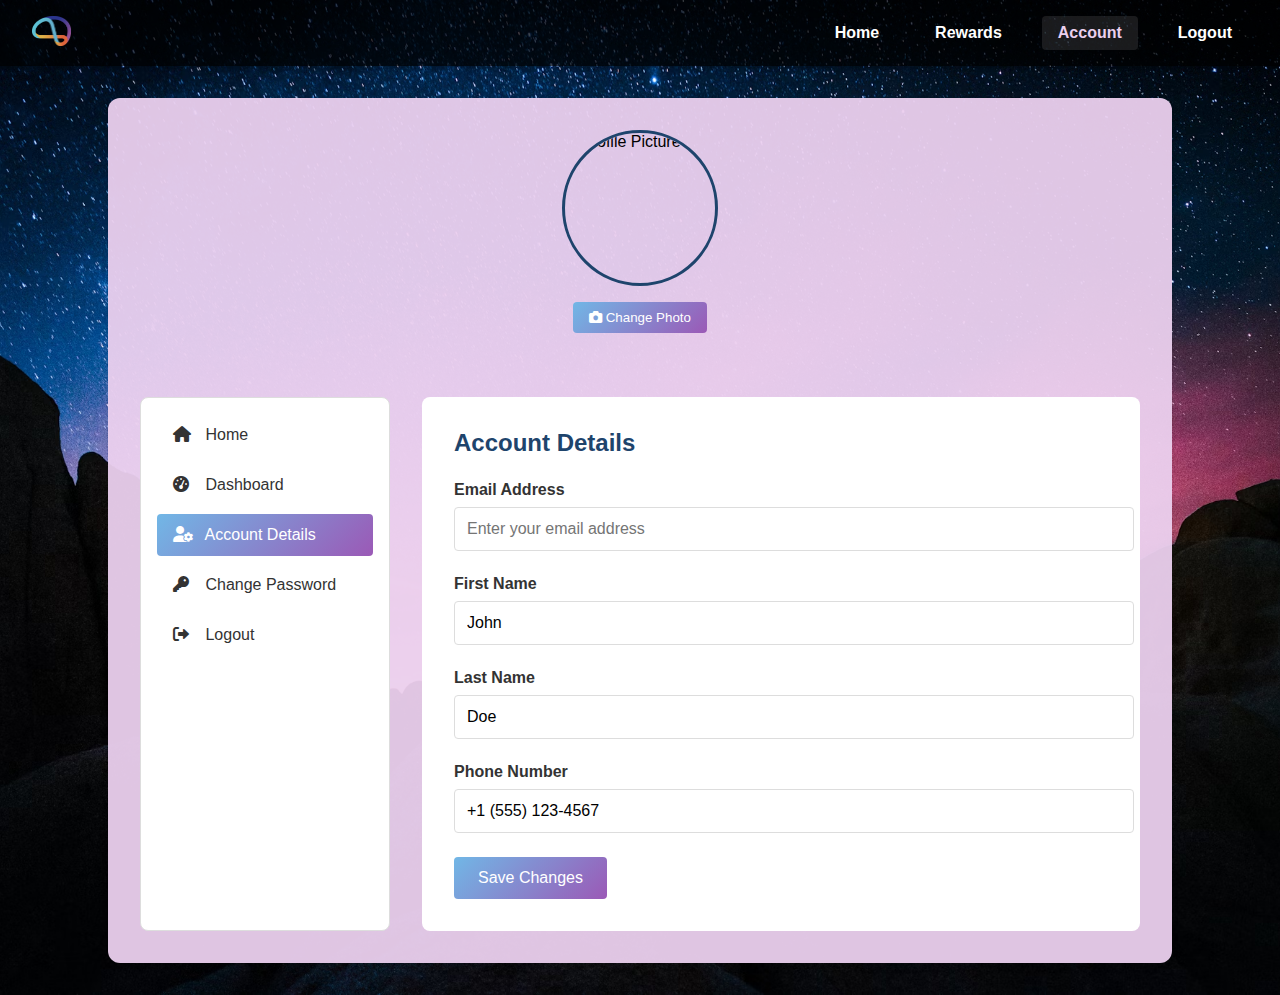
==== account-settings.html @ fdc46388 "New branch and files" ====
<!DOCTYPE html>
<html lang="en">
<head>
    <meta charset="UTF-8">
    <meta name="viewport" content="width=device-width, initial-scale=1.0">
    <title>Account Settings</title>
    <link rel="stylesheet" href="styles/account-settings.css">
    <link rel="stylesheet" href="https://cdnjs.cloudflare.com/ajax/libs/font-awesome/6.0.0/css/all.min.css">
</head>
<body>
    <nav class="navbar">
        <div class="logo-container">
            <img src="img/logo.png" alt="Logo" class="logo">
        </div>
        <div class="nav-links">
            <a href="index.html">Home</a>
            <a href="rewards.html">Rewards</a>
            <a href="account-settings.html" class="active">Account</a>
            <a href="login.html">Logout</a>
        </div>
    </nav>

    <div class="settings-container">
        <div class="profile-section">
            <div class="profile-image">
                <img src="img/default-avatar.png" alt="Profile Picture" id="profilePic">
                <button class="change-photo-btn">
                    <i class="fas fa-camera"></i> Change Photo
                </button>
            </div>
        </div>

        <div class="navigation-menu">
            <a href="index.html"><i class="fas fa-home"></i> Home</a>
            <a href="rewards.html"><i class="fas fa-tachometer-alt"></i> Dashboard</a>
            <a href="#" class="nav-link active" data-form="account-form"><i class="fas fa-user-cog"></i> Account Details</a>
            <a href="#" class="nav-link" data-form="password-form"><i class="fas fa-key"></i> Change Password</a>
            <a href="login.html"><i class="fas fa-sign-out-alt"></i> Logout</a>
        </div>

        <div class="settings-content">
            <!-- Account Details Form -->
            <div class="form-section active" id="account-form">
                <h2>Account Details</h2>
                <form class="settings-form">
                    <div class="form-group">
                        <label for="email">Email Address</label>
                        <input type="email" id="email" name="email" placeholder="Enter your email address">
                    </div>
                    <div class="form-group">
                        <label for="firstName">First Name</label>
                        <input type="text" id="firstName" name="firstName" value="John">
                    </div>
                    <div class="form-group">
                        <label for="lastName">Last Name</label>
                        <input type="text" id="lastName" name="lastName" value="Doe">
                    </div>
                    <div class="form-group">
                        <label for="phone">Phone Number</label>
                        <input type="tel" id="phone" name="phone" value="+1 (555) 123-4567">
                    </div>
                    <button type="submit" class="save-btn">Save Changes</button>
                </form>
            </div>

            <!-- Password Change Form -->
            <div class="form-section" id="password-form">
                <h2>Change Password</h2>
                <form class="settings-form">
                    <div class="form-group">
                        <label for="newPassword">New Password</label>
                        <input type="password" id="newPassword" name="newPassword" required>
                    </div>
                    <div class="form-group">
                        <label for="repeatPassword">Repeat Password</label>
                        <input type="password" id="repeatPassword" name="repeatPassword" required>
                    </div>
                    <button type="submit" class="save-btn">Update Password</button>
                </form>
            </div>
        </div>
    </div>
    <script>
        document.querySelectorAll('.nav-link').forEach(link => {
            link.addEventListener('click', (e) => {
                e.preventDefault();
                
                // Remove active class from all links and forms
                document.querySelectorAll('.nav-link').forEach(el => el.classList.remove('active'));
                document.querySelectorAll('.form-section').forEach(el => el.classList.remove('active'));
                
                // Add active class to clicked link
                link.classList.add('active');
                
                // Show corresponding form
                const formId = link.getAttribute('data-form');
                document.getElementById(formId).classList.add('active');
            });
        });
    </script> 
</body>
</html>
---- styles/account-settings.css ----
body {
    margin: 0;
    min-height: 100vh;
    font-family: Arial, sans-serif;
    background-image: url(../img/wp.avif);
    background-position: center;
    background-size: cover;
}

/* Navbar styles matching index.html */
.navbar {
    background-color: rgba(0, 0, 0, 0.7);
    padding: 1rem 2rem;
    display: flex;
    justify-content: space-between;
    align-items: center;
    box-shadow: 0 2px 4px rgba(0, 0, 0, 0.2);
}

.logo {
    height: 30px;
    width: auto;
}

.nav-links {
    display: flex;
    gap: 1.5rem;
    align-items: center;
}

.nav-links a {
    color: white;
    text-decoration: none;
    font-weight: bold;
    padding: 0.5rem 1rem;
    border-radius: 4px;
    transition: all 0.3s;
}

.nav-links a:hover, .nav-links a.active {
    background-color: rgba(255, 255, 255, 0.1);
    color: #ebd0ee;
}

/* Settings Container */
.settings-container {
    max-width: 1000px;
    margin: 2rem auto;
    padding: 2rem;
    background-color: rgba(235, 208, 238, 0.95);
    border-radius: 12px;
    box-shadow: 0 4px 6px rgba(0, 0, 0, 0.1);
    display: grid;
    grid-template-columns: 250px 1fr;
    gap: 2rem;
}

/* Profile Section */
.profile-section {
    grid-column: 1 / -1;
    display: flex;
    justify-content: center;
    margin-bottom: 2rem;
}

.profile-image {
    display: flex;
    flex-direction: column;
    align-items: center;
    gap: 1rem;
}

.profile-image img {
    width: 150px;
    height: 150px;
    border-radius: 50%;
    object-fit: cover;
    border: 3px solid #1e446c;
}

.change-photo-btn {
    background-color: #1e446c;
    color: white;
    border: none;
    padding: 0.5rem 1rem;
    border-radius: 4px;
    cursor: pointer;
    transition: background-color 0.3s;
    background: linear-gradient(135deg, #71b7e6, #9b59b6);
}

.change-photo-btn:hover {
    background-color: #0056b3;
}

/* Navigation Menu */
.navigation-menu {
    display: flex;
    flex-direction: column;
    gap: 0.5rem;
    border: 1px solid #ddd;
    padding: 1rem;
    border-radius: 8px;
    background-color: white;
    position: relative;
}

.navigation-menu a {
    text-decoration: none;
    color: #333;
    padding: 0.75rem 1rem;
    border-radius: 4px;
    transition: all 0.3s;
}

.navigation-menu a:hover, .navigation-menu a.active {
    background-color: #1e446c;
    color: white;
}

.navigation-menu i {
    margin-right: 0.5rem;
    width: 20px;
}

/* Settings Content */
.settings-content {
    background-color: white;
    padding: 2rem;
    border-radius: 8px;
}

.settings-content h2 {
    color: #1e446c;
    margin-top: 0;
    margin-bottom: 1.5rem;
}

.form-group {
    margin-bottom: 1.5rem;
}

.form-group label {
    display: block;
    margin-bottom: 0.5rem;
    color: #333;
    font-weight: bold;
}

.form-group input {
    width: 100%;
    padding: 0.75rem;
    border: 1px solid #ddd;
    border-radius: 4px;
    font-size: 1rem;
}

.save-btn {
    background-color: #1e446c;
    color: white;
    border: none;
    padding: 0.75rem 1.5rem;
    border-radius: 4px;
    cursor: pointer;
    font-size: 1rem;
    transition: background-color 0.3s;
    background: linear-gradient(135deg, #71b7e6, #9b59b6);
}

.save-btn:hover {
    background-color: #0056b3;
}

/* Password Form Popup */
.password-form {
    display: none;
    position: absolute;
    left: 105%;
    top: 0;
    background-color: white;
    padding: 1.5rem;
    border-radius: 8px;
    box-shadow: 0 2px 10px rgba(0, 0, 0, 0.1);
    width: 300px;
    z-index: 100;
}

.password-link:hover + .password-form,
.password-form:hover {
    display: block;
}

.password-form h3 {
    color: #1e446c;
    margin-top: 0;
    margin-bottom: 1.5rem;
}

/* Responsive Design */
@media (max-width: 768px) {
    .settings-container {
        grid-template-columns: 1fr;
        margin: 1rem;
        padding: 1rem;
    }

    .navigation-menu {
        margin-bottom: 1rem;
    }
}

/* Responsive adjustment for password form */
@media (max-width: 1200px) {
    .password-form {
        left: auto;
        right: 105%;
    }
}

@media (max-width: 768px) {
    .password-form {
        position: fixed;
        left: 50%;
        top: 50%;
        transform: translate(-50%, -50%);
        width: 90%;
        max-width: 300px;
    }
}

/* Form Sections */
.form-section {
    display: none;
}

.form-section.active {
    display: block;
}

/* Navigation active state */
.navigation-menu a.active {
    background: linear-gradient(135deg, #71b7e6, #9b59b6);
    color: white;
}
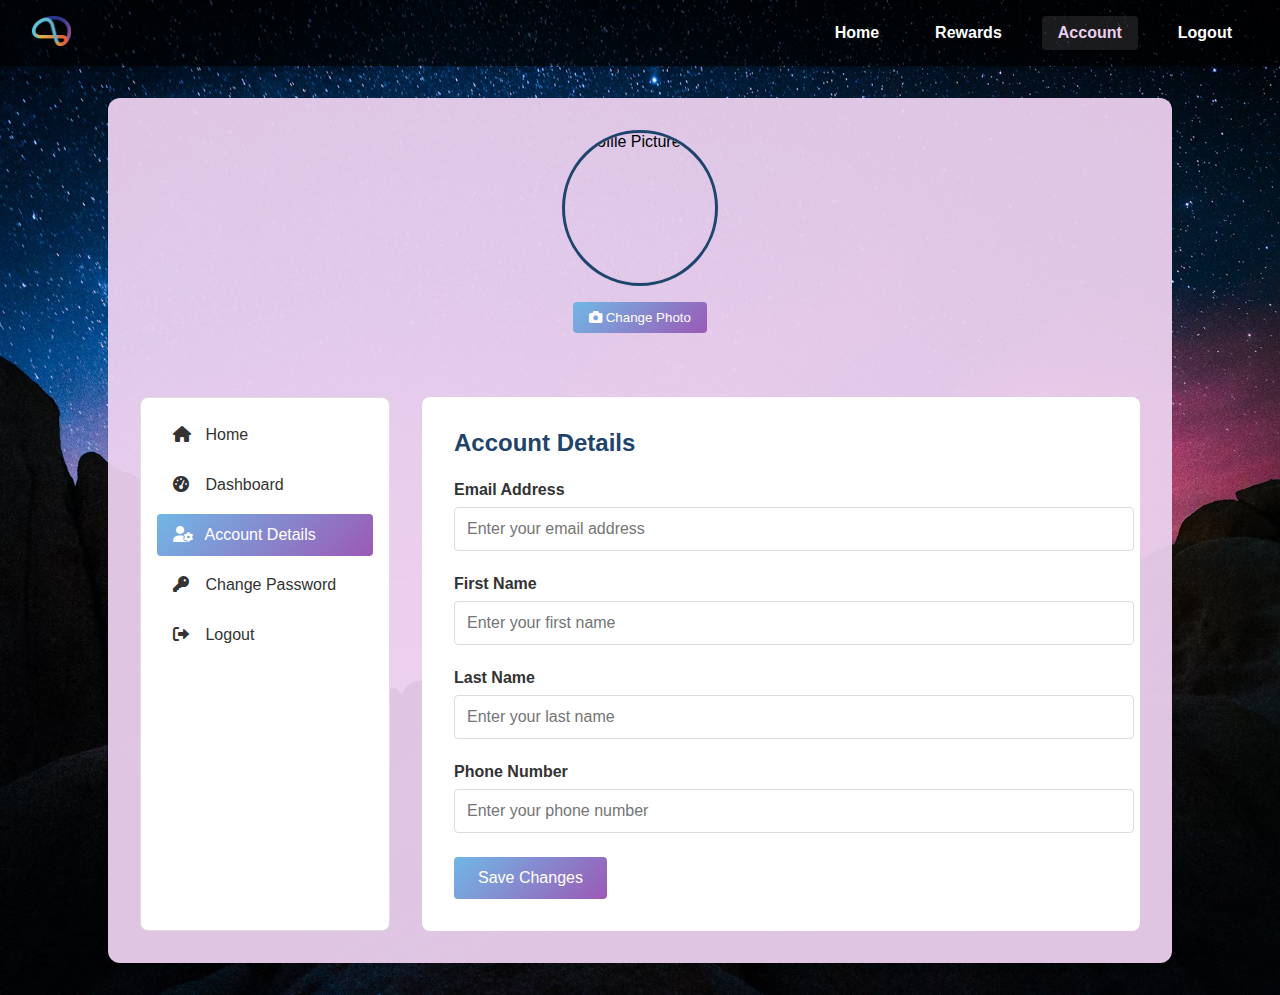
==== commit 734df1a3: "updated account-settings" ====
--- a/account-settings.html
+++ b/account-settings.html
@@ -49,15 +49,15 @@
                     </div>
                     <div class="form-group">
                         <label for="firstName">First Name</label>
-                        <input type="text" id="firstName" name="firstName" value="John">
+                        <input type="text" id="firstName" name="firstName" placeholder="Enter your first name">
                     </div>
                     <div class="form-group">
                         <label for="lastName">Last Name</label>
-                        <input type="text" id="lastName" name="lastName" value="Doe">
+                        <input type="text" id="lastName" name="lastName" placeholder="Enter your last name">
                     </div>
                     <div class="form-group">
                         <label for="phone">Phone Number</label>
-                        <input type="tel" id="phone" name="phone" value="+1 (555) 123-4567">
+                        <input type="tel" id="phone" name="phone" placeholder="Enter your phone number">
                     </div>
                     <button type="submit" class="save-btn">Save Changes</button>
                 </form>
